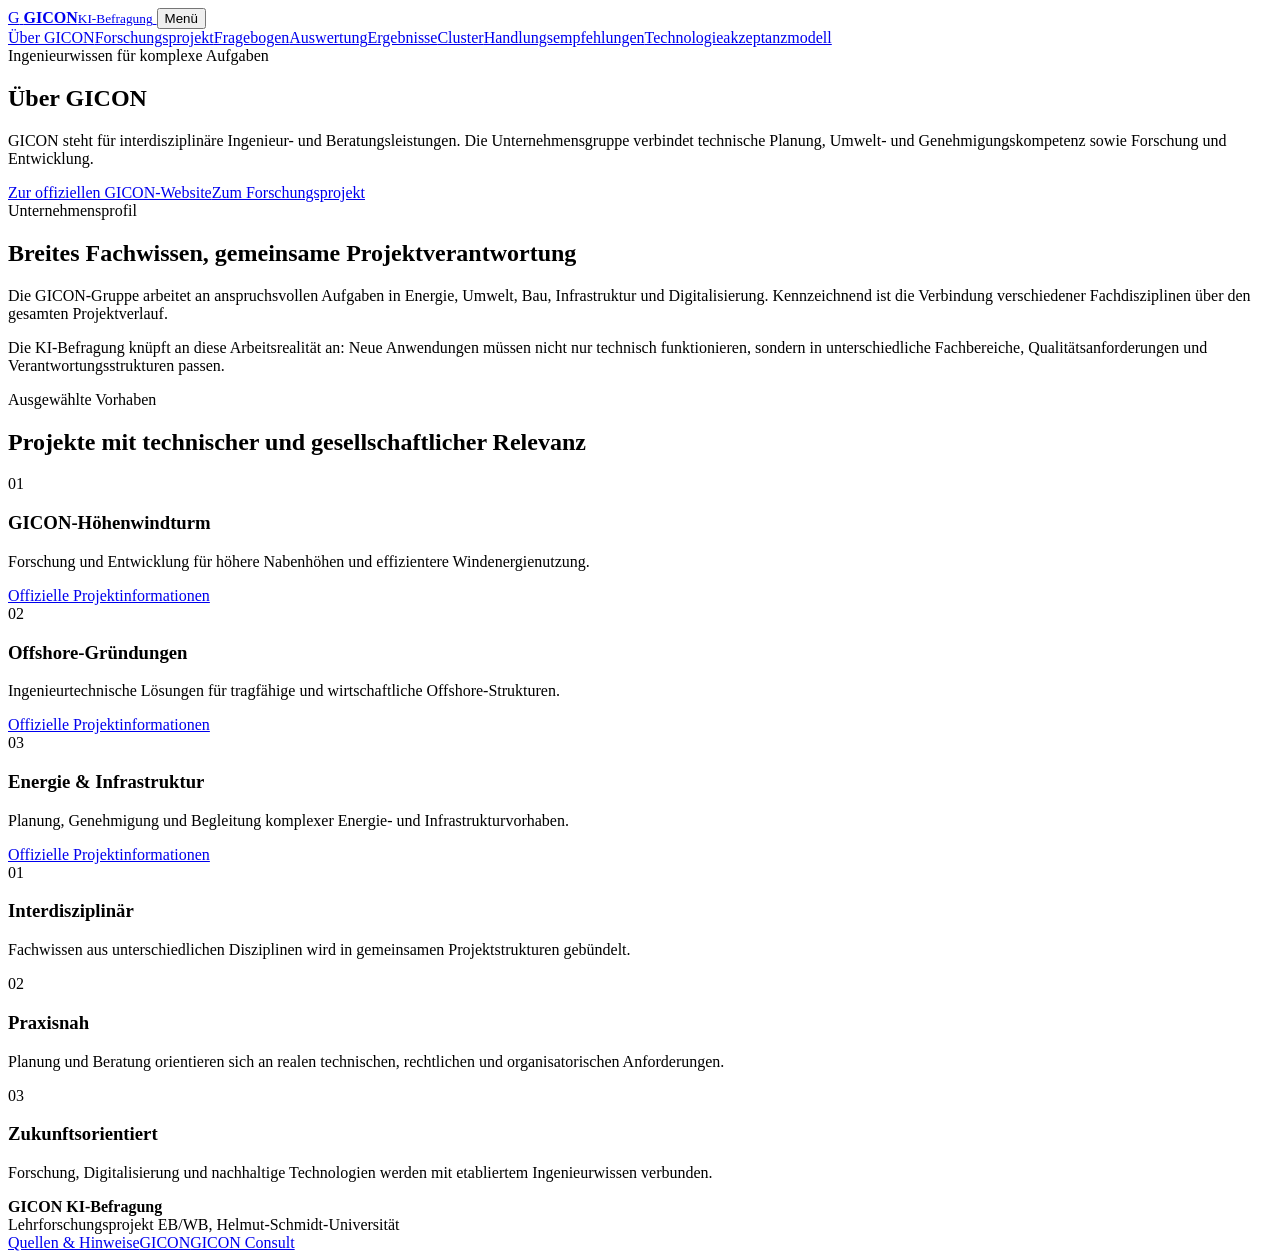
==== index.html @ 458d90bb "Add files via upload" ====
<!doctype html>
<html lang="de">
<head>
  <meta charset="utf-8">
  <meta name="viewport" content="width=device-width, initial-scale=1">
  <meta name="description" content="Ergebnisse der GICON KI-Befragung">
  <title>Über GICON | GICON KI-Befragung</title>
  <link rel="stylesheet" href="assets/style.css">
  <script defer src="assets/app.js"></script>
</head>
<body>
<header class="site-header">
  <a class="brand" href="index.html" aria-label="Startseite">
    <span class="brand-mark">G</span>
    <span><strong>GICON</strong><small>KI-Befragung</small></span>
  </a>
  <button class="menu-button" type="button" aria-expanded="false" aria-controls="main-nav">Menü</button>
  <nav id="main-nav" class="main-nav" aria-label="Hauptnavigation"><a class="nav-link active" href="index.html">Über GICON</a><a class="nav-link " href="forschungsprojekt.html">Forschungsprojekt</a><a class="nav-link " href="fragebogen.html">Fragebogen</a><a class="nav-link " href="auswertung.html">Auswertung</a><a class="nav-link " href="ergebnisse.html">Ergebnisse</a><a class="nav-link " href="cluster.html">Cluster</a><a class="nav-link " href="handlungsempfehlungen.html">Handlungsempfehlungen</a><a class="nav-link " href="tam.html">Technologieakzeptanzmodell</a></nav>
</header>
<main>
<section class="hero hero-about">
  <div class="eyebrow">Ingenieurwissen für komplexe Aufgaben</div>
  <h1>Über GICON</h1>
  <p class="lead">GICON steht für interdisziplinäre Ingenieur- und Beratungsleistungen. Die Unternehmensgruppe verbindet technische Planung, Umwelt- und Genehmigungskompetenz sowie Forschung und Entwicklung.</p>
  <div class="hero-actions"><a class="button primary" href="https://www.gicon.de/">Zur offiziellen GICON-Website</a><a class="button ghost" href="forschungsprojekt.html">Zum Forschungsprojekt</a></div>
</section>
<section class="section split">
  <div><div class="section-kicker">Unternehmensprofil</div><h2>Breites Fachwissen, gemeinsame Projektverantwortung</h2></div>
  <div><p>Die GICON-Gruppe arbeitet an anspruchsvollen Aufgaben in Energie, Umwelt, Bau, Infrastruktur und Digitalisierung. Kennzeichnend ist die Verbindung verschiedener Fachdisziplinen über den gesamten Projektverlauf.</p><p>Die KI-Befragung knüpft an diese Arbeitsrealität an: Neue Anwendungen müssen nicht nur technisch funktionieren, sondern in unterschiedliche Fachbereiche, Qualitätsanforderungen und Verantwortungsstrukturen passen.</p></div>
</section>
<section class="section surface"><div class="section-heading"><div><div class="section-kicker">Ausgewählte Vorhaben</div><h2>Projekte mit technischer und gesellschaftlicher Relevanz</h2></div></div><div class="project-grid"><article class="project-card">
  <div class="project-visual" aria-hidden="true"><span>01</span></div>
  <div><h3>GICON-Höhenwindturm</h3><p>Forschung und Entwicklung für höhere Nabenhöhen und effizientere Windenergienutzung.</p><a href="https://www.gicon.de/">Offizielle Projektinformationen</a></div>
</article><article class="project-card">
  <div class="project-visual" aria-hidden="true"><span>02</span></div>
  <div><h3>Offshore-Gründungen</h3><p>Ingenieurtechnische Lösungen für tragfähige und wirtschaftliche Offshore-Strukturen.</p><a href="https://www.gicon.de/">Offizielle Projektinformationen</a></div>
</article><article class="project-card">
  <div class="project-visual" aria-hidden="true"><span>03</span></div>
  <div><h3>Energie &amp; Infrastruktur</h3><p>Planung, Genehmigung und Begleitung komplexer Energie- und Infrastrukturvorhaben.</p><a href="https://gicon-consult.de/">Offizielle Projektinformationen</a></div>
</article></div></section>
<section class="section principle-grid">
  <article><span>01</span><h3>Interdisziplinär</h3><p>Fachwissen aus unterschiedlichen Disziplinen wird in gemeinsamen Projektstrukturen gebündelt.</p></article>
  <article><span>02</span><h3>Praxisnah</h3><p>Planung und Beratung orientieren sich an realen technischen, rechtlichen und organisatorischen Anforderungen.</p></article>
  <article><span>03</span><h3>Zukunftsorientiert</h3><p>Forschung, Digitalisierung und nachhaltige Technologien werden mit etabliertem Ingenieurwissen verbunden.</p></article>
</section></main>
<footer class="site-footer">
  <div><strong>GICON KI-Befragung</strong><br><span>Lehrforschungsprojekt EB/WB, Helmut-Schmidt-Universität</span></div>
  <div class="footer-links"><a href="quellen.html">Quellen &amp; Hinweise</a><a href="https://www.gicon.de/">GICON</a><a href="https://gicon-consult.de/">GICON Consult</a></div>
</footer>
</body>
</html>
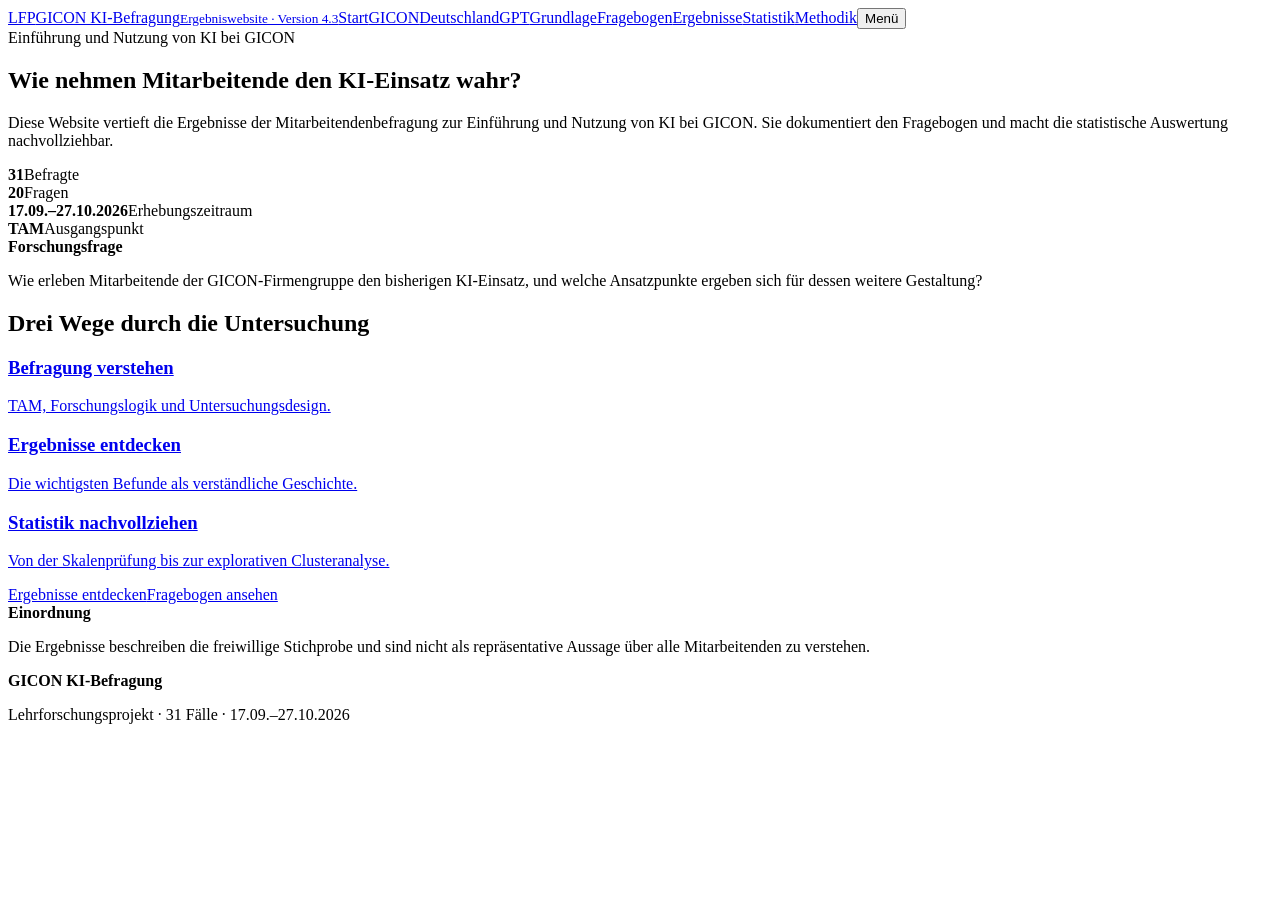
==== commit 7c1ea61b: "Add files via upload" ====
--- a/index.html
+++ b/index.html
@@ -2,50 +2,17 @@
 <html lang="de">
 <head>
   <meta charset="utf-8">
-  <meta name="viewport" content="width=device-width, initial-scale=1">
-  <meta name="description" content="Ergebnisse der GICON KI-Befragung">
-  <title>Über GICON | GICON KI-Befragung</title>
-  <link rel="stylesheet" href="assets/style.css">
-  <script defer src="assets/app.js"></script>
+  <meta name="viewport" content="width=device-width,initial-scale=1">
+  <meta name="robots" content="noindex,nofollow,noarchive,nosnippet,noimageindex">
+  <meta name="googlebot" content="noindex,nofollow,noarchive,nosnippet,noimageindex">
+  <meta name="bingbot" content="noindex,nofollow,noarchive,nosnippet,noimageindex">
+  <title>Start · GICON KI-Befragung</title>
+  <link rel="stylesheet" href="assets/css/style.css?v=5.2">
 </head>
 <body>
-<header class="site-header">
-  <a class="brand" href="index.html" aria-label="Startseite">
-    <span class="brand-mark">G</span>
-    <span><strong>GICON</strong><small>KI-Befragung</small></span>
-  </a>
-  <button class="menu-button" type="button" aria-expanded="false" aria-controls="main-nav">Menü</button>
-  <nav id="main-nav" class="main-nav" aria-label="Hauptnavigation"><a class="nav-link active" href="index.html">Über GICON</a><a class="nav-link " href="forschungsprojekt.html">Forschungsprojekt</a><a class="nav-link " href="fragebogen.html">Fragebogen</a><a class="nav-link " href="auswertung.html">Auswertung</a><a class="nav-link " href="ergebnisse.html">Ergebnisse</a><a class="nav-link " href="cluster.html">Cluster</a><a class="nav-link " href="handlungsempfehlungen.html">Handlungsempfehlungen</a><a class="nav-link " href="tam.html">Technologieakzeptanzmodell</a></nav>
-</header>
-<main>
-<section class="hero hero-about">
-  <div class="eyebrow">Ingenieurwissen für komplexe Aufgaben</div>
-  <h1>Über GICON</h1>
-  <p class="lead">GICON steht für interdisziplinäre Ingenieur- und Beratungsleistungen. Die Unternehmensgruppe verbindet technische Planung, Umwelt- und Genehmigungskompetenz sowie Forschung und Entwicklung.</p>
-  <div class="hero-actions"><a class="button primary" href="https://www.gicon.de/">Zur offiziellen GICON-Website</a><a class="button ghost" href="forschungsprojekt.html">Zum Forschungsprojekt</a></div>
-</section>
-<section class="section split">
-  <div><div class="section-kicker">Unternehmensprofil</div><h2>Breites Fachwissen, gemeinsame Projektverantwortung</h2></div>
-  <div><p>Die GICON-Gruppe arbeitet an anspruchsvollen Aufgaben in Energie, Umwelt, Bau, Infrastruktur und Digitalisierung. Kennzeichnend ist die Verbindung verschiedener Fachdisziplinen über den gesamten Projektverlauf.</p><p>Die KI-Befragung knüpft an diese Arbeitsrealität an: Neue Anwendungen müssen nicht nur technisch funktionieren, sondern in unterschiedliche Fachbereiche, Qualitätsanforderungen und Verantwortungsstrukturen passen.</p></div>
-</section>
-<section class="section surface"><div class="section-heading"><div><div class="section-kicker">Ausgewählte Vorhaben</div><h2>Projekte mit technischer und gesellschaftlicher Relevanz</h2></div></div><div class="project-grid"><article class="project-card">
-  <div class="project-visual" aria-hidden="true"><span>01</span></div>
-  <div><h3>GICON-Höhenwindturm</h3><p>Forschung und Entwicklung für höhere Nabenhöhen und effizientere Windenergienutzung.</p><a href="https://www.gicon.de/">Offizielle Projektinformationen</a></div>
-</article><article class="project-card">
-  <div class="project-visual" aria-hidden="true"><span>02</span></div>
-  <div><h3>Offshore-Gründungen</h3><p>Ingenieurtechnische Lösungen für tragfähige und wirtschaftliche Offshore-Strukturen.</p><a href="https://www.gicon.de/">Offizielle Projektinformationen</a></div>
-</article><article class="project-card">
-  <div class="project-visual" aria-hidden="true"><span>03</span></div>
-  <div><h3>Energie &amp; Infrastruktur</h3><p>Planung, Genehmigung und Begleitung komplexer Energie- und Infrastrukturvorhaben.</p><a href="https://gicon-consult.de/">Offizielle Projektinformationen</a></div>
-</article></div></section>
-<section class="section principle-grid">
-  <article><span>01</span><h3>Interdisziplinär</h3><p>Fachwissen aus unterschiedlichen Disziplinen wird in gemeinsamen Projektstrukturen gebündelt.</p></article>
-  <article><span>02</span><h3>Praxisnah</h3><p>Planung und Beratung orientieren sich an realen technischen, rechtlichen und organisatorischen Anforderungen.</p></article>
-  <article><span>03</span><h3>Zukunftsorientiert</h3><p>Forschung, Digitalisierung und nachhaltige Technologien werden mit etabliertem Ingenieurwissen verbunden.</p></article>
-</section></main>
-<footer class="site-footer">
-  <div><strong>GICON KI-Befragung</strong><br><span>Lehrforschungsprojekt EB/WB, Helmut-Schmidt-Universität</span></div>
-  <div class="footer-links"><a href="quellen.html">Quellen &amp; Hinweise</a><a href="https://www.gicon.de/">GICON</a><a href="https://gicon-consult.de/">GICON Consult</a></div>
-</footer>
+<header><nav class="nav" id="nav"><a class="brand" href="index.html"><span class="mark">LFP</span><span>GICON KI-Befragung<small>Ergebniswebsite · Version 5.2</small></span></a><a href="index.html" aria-current="page">Start</a><a href="gicon.html">GICON</a><a href="deutschlandgpt.html">DeutschlandGPT</a><a href="grundlage.html">Grundlage</a><a href="fragebogen.html">Fragebogen</a><a href="ergebnisse.html">Ergebnisse</a><a href="statistik.html">Statistik</a><a href="methodik.html">Methodik</a><button class="menu" id="menu" type="button" aria-label="Menü öffnen">Menü</button></nav></header>
+<main><section class="hero"><div class="wrap"><div class="eyebrow">Einführung und Nutzung von KI bei GICON</div><h1>Wie nehmen Mitarbeitende den KI-Einsatz wahr?</h1><p class="lead">Diese Website vertieft die Ergebnisse der Mitarbeitendenbefragung zur Einführung und Nutzung von KI bei GICON. Sie dokumentiert den Fragebogen und macht die statistische Auswertung nachvollziehbar.</p></div></section><section class="section"><div class="wrap"><div class="facts"><div><strong>31</strong>Befragte</div><div><strong>20</strong>Fragen</div><div><strong>17.09.–27.10.2026</strong>Erhebungszeitraum</div><div><strong>TAM</strong>Ausgangspunkt</div></div><div class="research-question"><strong>Forschungsfrage</strong><p>Wie erleben Mitarbeitende der GICON-Firmengruppe den bisherigen KI-Einsatz, und welche Ansatzpunkte ergeben sich für dessen weitere Gestaltung?</p></div><h2>Drei Wege durch die Untersuchung</h2><div class="cards"><a class="card" href="grundlage.html"><h3>Befragung verstehen</h3><p>TAM, Forschungslogik und Untersuchungsdesign.</p></a><a class="card" href="ergebnisse.html"><h3>Ergebnisse entdecken</h3><p>Die wichtigsten Befunde als verständliche Geschichte.</p></a><a class="card" href="statistik.html"><h3>Statistik nachvollziehen</h3><p>Von der Skalenprüfung bis zur explorativen Clusteranalyse.</p></a></div><div class="actions"><a class="btn primary" href="ergebnisse.html">Ergebnisse entdecken</a><a class="btn primary" href="fragebogen.html">Fragebogen ansehen</a></div><div class="note"><strong>Einordnung</strong><p>Die Ergebnisse beschreiben die freiwillige Stichprobe und sind nicht als repräsentative Aussage über alle Mitarbeitenden zu verstehen.</p></div></div></section></main>
+<footer><div class="wrap"><strong>GICON KI-Befragung</strong><p>Lehrforschungsprojekt · 31 Fälle · 17.09.–27.10.2026</p></div></footer>
+<script src="assets/js/app.js?v=5.2" defer></script>
 </body>
 </html>
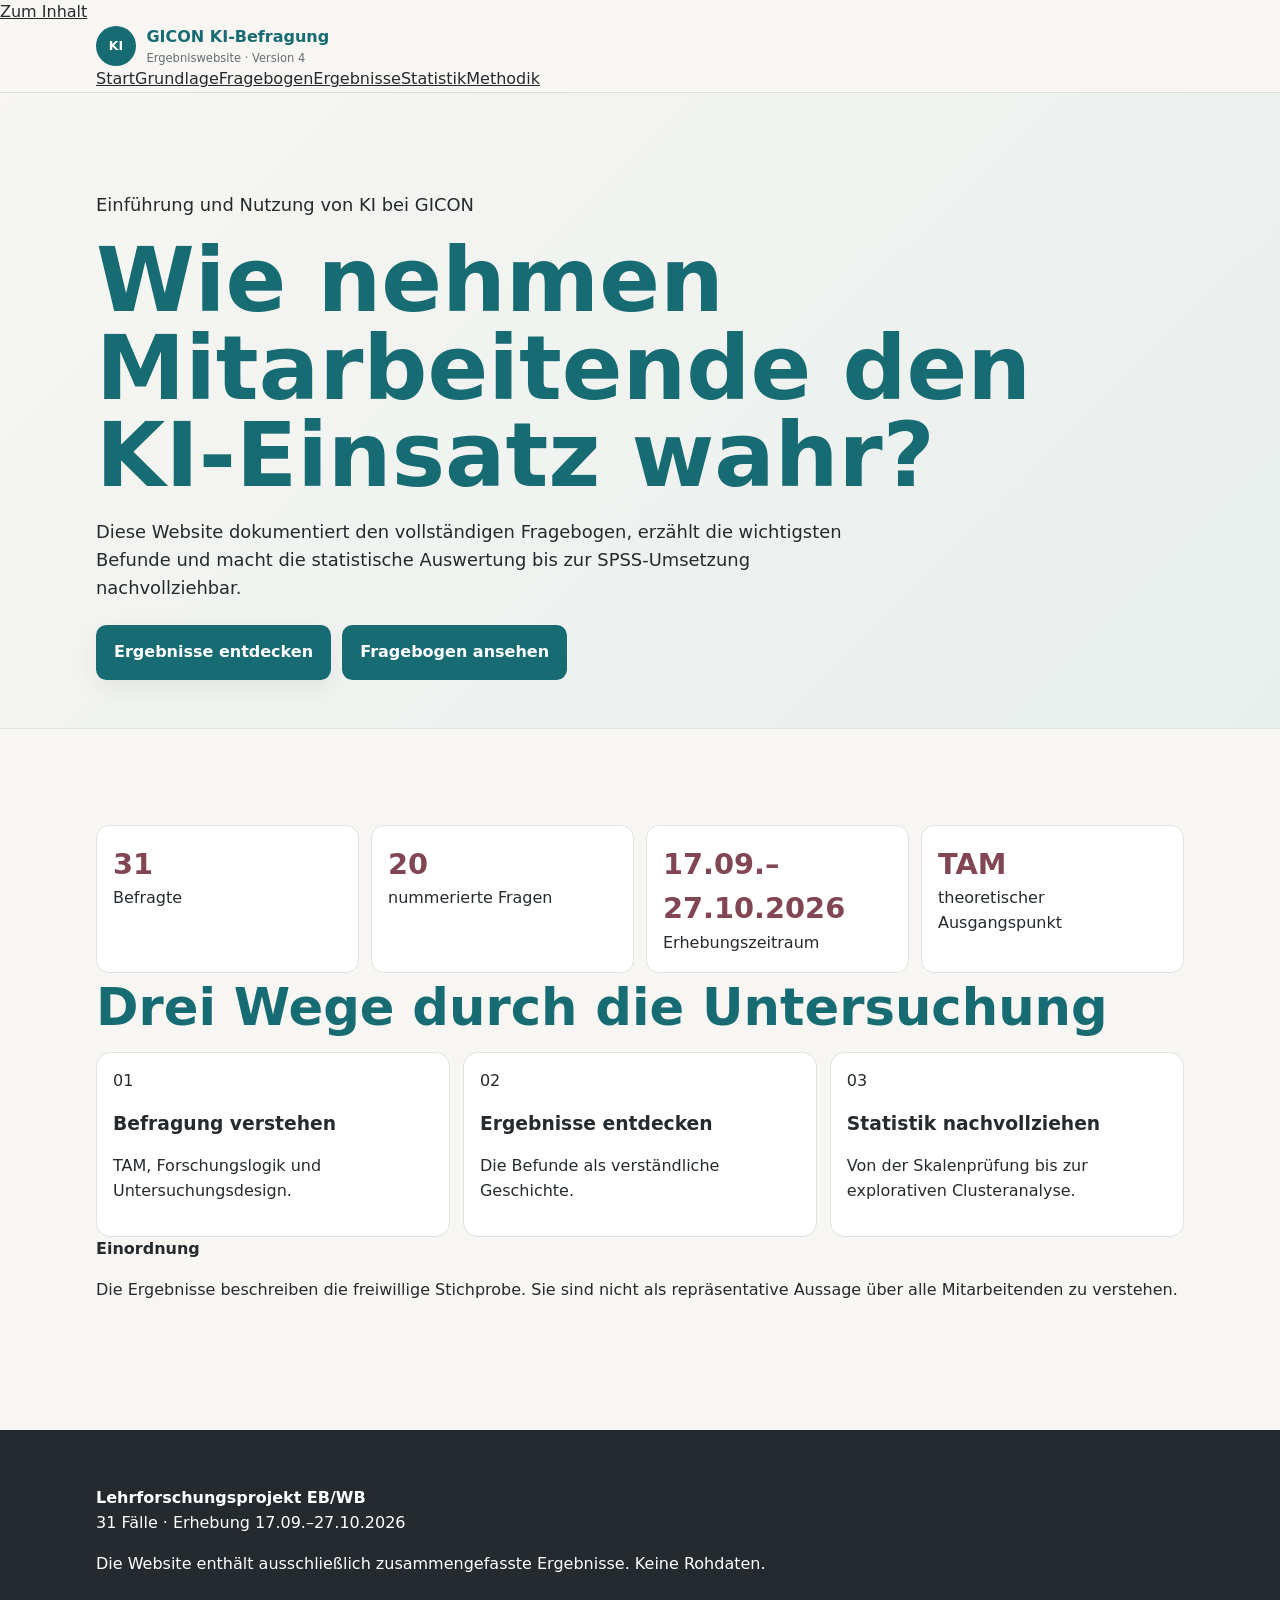
==== commit 878fb5f4: "Add files via upload" ====
--- a/index.html
+++ b/index.html
@@ -1,18 +1 @@
-<!doctype html>
-<html lang="de">
-<head>
-  <meta charset="utf-8">
-  <meta name="viewport" content="width=device-width,initial-scale=1">
-  <meta name="robots" content="noindex,nofollow,noarchive,nosnippet,noimageindex">
-  <meta name="googlebot" content="noindex,nofollow,noarchive,nosnippet,noimageindex">
-  <meta name="bingbot" content="noindex,nofollow,noarchive,nosnippet,noimageindex">
-  <title>Start · GICON KI-Befragung</title>
-  <link rel="stylesheet" href="assets/css/style.css?v=5.2">
-</head>
-<body>
-<header><nav class="nav" id="nav"><a class="brand" href="index.html"><span class="mark">LFP</span><span>GICON KI-Befragung<small>Ergebniswebsite · Version 5.2</small></span></a><a href="index.html" aria-current="page">Start</a><a href="gicon.html">GICON</a><a href="deutschlandgpt.html">DeutschlandGPT</a><a href="grundlage.html">Grundlage</a><a href="fragebogen.html">Fragebogen</a><a href="ergebnisse.html">Ergebnisse</a><a href="statistik.html">Statistik</a><a href="methodik.html">Methodik</a><button class="menu" id="menu" type="button" aria-label="Menü öffnen">Menü</button></nav></header>
-<main><section class="hero"><div class="wrap"><div class="eyebrow">Einführung und Nutzung von KI bei GICON</div><h1>Wie nehmen Mitarbeitende den KI-Einsatz wahr?</h1><p class="lead">Diese Website vertieft die Ergebnisse der Mitarbeitendenbefragung zur Einführung und Nutzung von KI bei GICON. Sie dokumentiert den Fragebogen und macht die statistische Auswertung nachvollziehbar.</p></div></section><section class="section"><div class="wrap"><div class="facts"><div><strong>31</strong>Befragte</div><div><strong>20</strong>Fragen</div><div><strong>17.09.–27.10.2026</strong>Erhebungszeitraum</div><div><strong>TAM</strong>Ausgangspunkt</div></div><div class="research-question"><strong>Forschungsfrage</strong><p>Wie erleben Mitarbeitende der GICON-Firmengruppe den bisherigen KI-Einsatz, und welche Ansatzpunkte ergeben sich für dessen weitere Gestaltung?</p></div><h2>Drei Wege durch die Untersuchung</h2><div class="cards"><a class="card" href="grundlage.html"><h3>Befragung verstehen</h3><p>TAM, Forschungslogik und Untersuchungsdesign.</p></a><a class="card" href="ergebnisse.html"><h3>Ergebnisse entdecken</h3><p>Die wichtigsten Befunde als verständliche Geschichte.</p></a><a class="card" href="statistik.html"><h3>Statistik nachvollziehen</h3><p>Von der Skalenprüfung bis zur explorativen Clusteranalyse.</p></a></div><div class="actions"><a class="btn primary" href="ergebnisse.html">Ergebnisse entdecken</a><a class="btn primary" href="fragebogen.html">Fragebogen ansehen</a></div><div class="note"><strong>Einordnung</strong><p>Die Ergebnisse beschreiben die freiwillige Stichprobe und sind nicht als repräsentative Aussage über alle Mitarbeitenden zu verstehen.</p></div></div></section></main>
-<footer><div class="wrap"><strong>GICON KI-Befragung</strong><p>Lehrforschungsprojekt · 31 Fälle · 17.09.–27.10.2026</p></div></footer>
-<script src="assets/js/app.js?v=5.2" defer></script>
-</body>
-</html>+<!doctype html><html lang="de"><head><meta charset="utf-8"><meta name="viewport" content="width=device-width,initial-scale=1"><meta name="robots" content="noindex,nofollow,noarchive,nosnippet,noimageindex"><meta name="googlebot" content="noindex,nofollow,noarchive,nosnippet,noimageindex"><meta name="bingbot" content="noindex,nofollow,noarchive,nosnippet,noimageindex"><meta name="referrer" content="no-referrer"><title>Start · GICON KI-Befragung</title><link rel="stylesheet" href="assets/css/style.css"></head><body><a class="skip" href="#main">Zum Inhalt</a><header><div class="top wrap"><a class="brand" href="index.html"><span class="mark">KI</span><span>GICON KI-Befragung<small>Ergebniswebsite · Version 4</small></span></a><button class="menu" type="button" aria-expanded="false" aria-controls="nav">Menü</button><nav id="nav"><a href="index.html" aria-current="page">Start</a><a href="grundlage.html">Grundlage</a><a href="fragebogen.html">Fragebogen</a><a href="ergebnisse.html">Ergebnisse</a><a href="statistik.html">Statistik</a><a href="methodik.html">Methodik</a></nav></div></header><main id="main"><section class="hero"><div class="wrap"><p class="kicker">Einführung und Nutzung von KI bei GICON</p><h1>Wie nehmen Mitarbeitende den KI-Einsatz wahr?</h1><p class="lede">Diese Website dokumentiert den vollständigen Fragebogen, erzählt die wichtigsten Befunde und macht die statistische Auswertung bis zur SPSS-Umsetzung nachvollziehbar.</p><div class="actions"><a class="btn primary" href="ergebnisse.html">Ergebnisse entdecken</a><a class="btn" href="fragebogen.html">Fragebogen ansehen</a></div></div></section><section class="section"><div class="wrap"><div class="facts"><div><strong>31</strong><span>Befragte</span></div><div><strong>20</strong><span>nummerierte Fragen</span></div><div><strong>17.09.–27.10.2026</strong><span>Erhebungszeitraum</span></div><div><strong>TAM</strong><span>theoretischer Ausgangspunkt</span></div></div><h2>Drei Wege durch die Untersuchung</h2><div class="cards three"><a class="card linkcard" href="grundlage.html"><span>01</span><h3>Befragung verstehen</h3><p>TAM, Forschungslogik und Untersuchungsdesign.</p></a><a class="card linkcard" href="ergebnisse.html"><span>02</span><h3>Ergebnisse entdecken</h3><p>Die Befunde als verständliche Geschichte.</p></a><a class="card linkcard" href="statistik.html"><span>03</span><h3>Statistik nachvollziehen</h3><p>Von der Skalenprüfung bis zur explorativen Clusteranalyse.</p></a></div><div class="notice"><strong>Einordnung</strong><p>Die Ergebnisse beschreiben die freiwillige Stichprobe. Sie sind nicht als repräsentative Aussage über alle Mitarbeitenden zu verstehen.</p></div></div></section></main><footer><div class="wrap foot"><p><strong>Lehrforschungsprojekt EB/WB</strong><br>31 Fälle · Erhebung 17.09.–27.10.2026</p><p>Die Website enthält ausschließlich zusammengefasste Ergebnisse. Keine Rohdaten.</p></div></footer><script src="assets/js/app.js" defer></script></body></html>
--- a/assets/css/style.css
+++ b/assets/css/style.css
@@ -0,0 +1 @@
+ :root{--warm:#F7F6F2;--ink:#242A2D;--petrol:#176B73;--pale:#E8EFED;--wine:#824653;--slate:#647C9B;--petrol2:#68A2A6;--wine2:#B98591;--slate2:#A6B6CB;--line:#dce3e0;--shadow:0 8px 24px rgba(36,42,45,.07)}*{box-sizing:border-box}html{scroll-behavior:smooth}body{margin:0;background:var(--warm);color:var(--ink);font-family:system-ui,-apple-system,Segoe UI,Arial,sans-serif;line-height:1.55}a{color:inherit}header{position:sticky;top:0;z-index:20;background:rgba(247,246,242,.96);border-bottom:1px solid #d9dedb}.nav{max-width:1120px;margin:auto;padding:.8rem 1rem;display:flex;align-items:center;gap:1rem}.brand{font-weight:800;color:var(--petrol);text-decoration:none;margin-right:auto;display:flex;align-items:center;gap:.65rem}.brand small{display:block;font-weight:500;color:#667176;font-size:.72rem}.mark{display:grid;place-items:center;width:40px;height:40px;border-radius:50%;background:var(--petrol);color:white;font-size:.78rem}.nav a:not(.brand){text-decoration:none;font-size:.88rem}.menu{display:none;border:0;background:var(--petrol);color:white;padding:.55rem .75rem;border-radius:.5rem}main{overflow:hidden}.wrap{max-width:1120px;margin:auto;padding:0 1rem}.narrow{max-width:850px}.hero{padding:5rem 0 3rem;background:linear-gradient(135deg,var(--warm),var(--pale))}.eyebrow{ text-transform:uppercase;letter-spacing:.12em;font-size:.76rem;font-weight:800;color:var(--slate)}h1{font-size:clamp(2.4rem,8vw,5.6rem);line-height:.98;margin:.5rem 0 1rem;color:var(--petrol);max-width:950px}h2{font-size:clamp(1.8rem,5vw,3.2rem);line-height:1.1;color:var(--petrol);margin:.4rem 0 1rem}h3{line-height:1.25}.hero p,.lead{font-size:1.12rem;max-width:780px}.buttons,.actions{display:flex;gap:.7rem;flex-wrap:wrap;margin-top:1.5rem}.btn{display:inline-block;padding:.8rem 1rem;border-radius:.65rem;text-decoration:none;font-weight:750;background:var(--petrol);color:white;border:2px solid var(--petrol)}.btn.primary{background:white;color:var(--petrol);border-color:white;box-shadow:var(--shadow)}.btn.alt{background:transparent;color:var(--petrol);border:2px solid var(--petrol)}.hero .btn.primary{background:var(--petrol);color:white;border-color:var(--petrol)}.facts{display:grid;grid-template-columns:repeat(4,1fr);gap:.75rem;margin-top:2rem}.fact,.facts>div{background:white;padding:1rem;border-radius:.8rem;border:1px solid var(--line)}.fact b,.facts strong{display:block;font-size:1.8rem;color:var(--wine)}.section{padding:4rem 0;border-top:1px solid #dfe3e1}.topics,.cards{display:grid;grid-template-columns:repeat(3,1fr);gap:.8rem}.topic,.card{background:white;border:1px solid var(--line);border-radius:.9rem;padding:1rem;text-decoration:none}.tam{display:grid;grid-template-columns:repeat(4,1fr);gap:.7rem;align-items:center;margin:1.5rem 0}.tam div,.node{padding:1rem;background:white;border:1px solid var(--line);border-radius:.8rem;text-align:center;font-weight:750}.tam .arrow,.arrow{background:none;border:0;color:var(--wine);font-size:1.5rem}.results{display:grid;grid-template-columns:repeat(2,minmax(0,1fr));gap:1rem;margin-top:1.5rem}.result-card{background:white;border:1px solid var(--line);border-radius:1rem;padding:1rem;min-width:0}.result-card h3{font-size:1rem;margin:.1rem 0 .8rem}.note{background:var(--pale);border-left:5px solid var(--slate);padding:1rem;margin-top:1rem;border-radius:.5rem}.warning{background:#f5e8eb;border-left:5px solid var(--wine);padding:1rem;margin-top:1rem;border-radius:.5rem}details.answer,details.detail,details.block{background:var(--pale);padding:.75rem 1rem;border-radius:.7rem;margin:.8rem 0}summary{font-weight:750;cursor:pointer;color:var(--slate)}.stats-grid{display:grid;grid-template-columns:repeat(3,1fr);gap:1rem}.statbox{background:white;border-radius:.9rem;padding:1rem;border-top:5px solid var(--slate)}.statbox b{font-size:1.4rem;color:var(--wine)}.tablewrap{overflow-x:auto;margin:1rem 0}.data,table{width:100%;border-collapse:collapse;background:white;font-size:.88rem}.data th,.data td,table th,table td{padding:.65rem;border:1px solid var(--line);text-align:left}.data thead th,table thead th{background:var(--petrol);color:white}.data td.sig{background:#dceceb;font-weight:800;color:var(--petrol)}.chapter{display:grid;grid-template-columns:50px 1fr;gap:1.2rem;padding:2.5rem 0;border-top:1px solid var(--line)}.chapter>span{color:var(--petrol);font-weight:900;font-size:1.4rem}.bars{display:grid;gap:1rem}.bar-head{display:flex;justify-content:space-between;gap:1rem}.track{height:12px;background:var(--pale);border-radius:8px;overflow:hidden}.track span{display:block;height:100%;background:var(--petrol)}.meta,.caption{color:#667176;font-size:.82rem}.profiles{display:grid;grid-template-columns:repeat(3,1fr);gap:1rem}.profiles article{background:white;border:1px solid var(--line);padding:1.2rem;border-radius:.7rem}.process li{padding:.6rem 0}.pills{display:flex;gap:.5rem;flex-wrap:wrap}.pills span{background:var(--pale);color:var(--petrol);border-radius:99px;padding:.4rem .65rem}.question{padding:1rem 0;border-top:1px solid var(--line)}.choice-list{display:grid;gap:.45rem}.choice{display:flex;gap:.7rem;align-items:flex-start;padding:.7rem .8rem;background:#fff;border:1px solid var(--line);border-radius:.5rem}.choice-list.multi .choice{background:var(--pale)}.symbol{font-size:1.2rem;line-height:1;color:var(--petrol);font-weight:900}.multi .symbol{color:var(--slate)}.hint{background:var(--pale);padding:.7rem .8rem;border-left:4px solid var(--slate);border-radius:.3rem}.scale{margin:1rem 0 1.2rem;padding:1rem;background:var(--pale);border-radius:.7rem;border-left:5px solid var(--petrol)}.scale.benefit{border-color:var(--slate)}.scale-grid{display:grid;grid-template-columns:repeat(6,1fr);gap:.4rem;margin-top:.65rem}.scale-grid div{background:#fff;border:1px solid var(--line);border-radius:.45rem;padding:.55rem;text-align:center}.scale-grid strong{display:block;color:var(--petrol)}.scale-grid span{display:block;font-size:.72rem;color:#626c70}.item-list{list-style:none;padding:0;display:grid;gap:.5rem;counter-reset:item}.item-list li{counter-increment:item;background:white;border:1px solid var(--line);border-radius:.5rem;padding:.75rem .8rem .75rem 3rem;position:relative}.item-list li:before{content:counter(item,decimal-leading-zero);position:absolute;left:.8rem;color:var(--petrol);font-weight:900}.open-answer{padding:1rem;border:1px dashed var(--wine);color:var(--wine);background:#f7edef;border-radius:.5rem}.frequency-box{margin:.65rem 0;border:1px solid var(--line);border-radius:.65rem;background:white}.frequency-box summary{padding:.65rem .8rem}.frequency-box div{padding:.2rem}.frequency-box .tablewrap{margin:.4rem}.freq-note{padding:.55rem .75rem;color:#667176;font-size:.78rem}.research-question{background:white;border-left:5px solid var(--wine);padding:1rem;margin:1rem 0;border-radius:.5rem}.context-grid{display:grid;grid-template-columns:repeat(2,1fr);gap:1rem}.context-card{background:white;border:1px solid var(--line);border-radius:.9rem;padding:1.2rem}.source-note{font-size:.82rem;color:#667176}.steps{display:flex;gap:.5rem;list-style:none;padding:.8rem 0;overflow:auto;position:sticky;top:70px;background:var(--warm);z-index:9}.steps a{white-space:nowrap;background:#fff;border:1px solid var(--line);padding:.45rem .7rem;border-radius:99px;text-decoration:none}.analysis{scroll-margin-top:140px;padding:3rem 0;border-bottom:1px solid var(--line)}pre{white-space:pre-wrap;background:#172125;color:#e9f4f2;padding:1rem;border-radius:.5rem;overflow:auto}blockquote{margin:.8rem 0;padding:.8rem;border-left:4px solid var(--wine);background:var(--pale)}footer{background:var(--ink);color:white;padding:2.5rem 0;margin-top:3rem}footer a{color:white}@media(max-width:900px){.nav{flex-wrap:wrap}.nav a:not(.brand){display:none}.menu{display:block}.nav.open a:not(.brand){display:block;width:100%;padding:.4rem 0}.facts{grid-template-columns:repeat(2,1fr)}.topics,.cards,.results,.stats-grid,.profiles,.context-grid{grid-template-columns:1fr}.tam{grid-template-columns:1fr}.tam .arrow{transform:rotate(90deg)}.scale-grid{grid-template-columns:repeat(2,1fr)}}@media(max-width:480px){.wrap{padding:0 .65rem}.facts{grid-template-columns:1fr}.hero{padding-top:3.5rem}.brand small{display:none}}
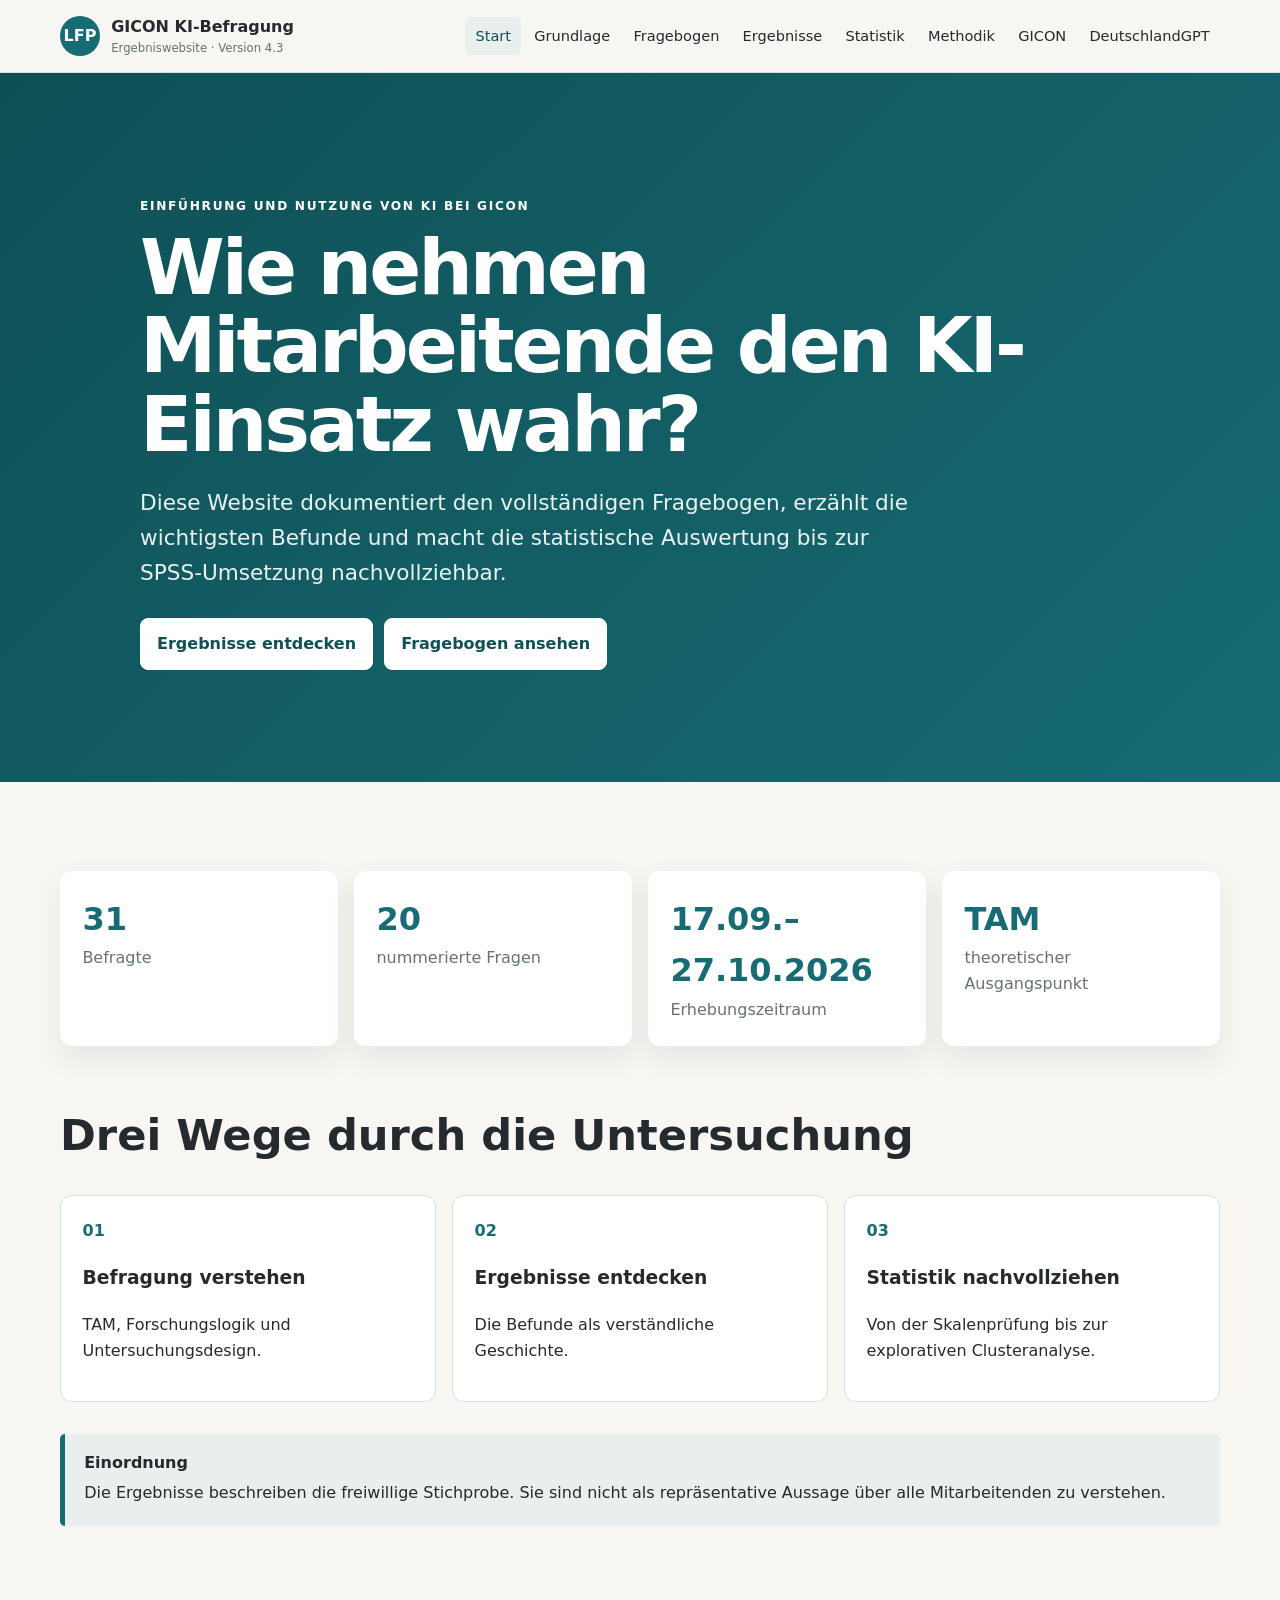
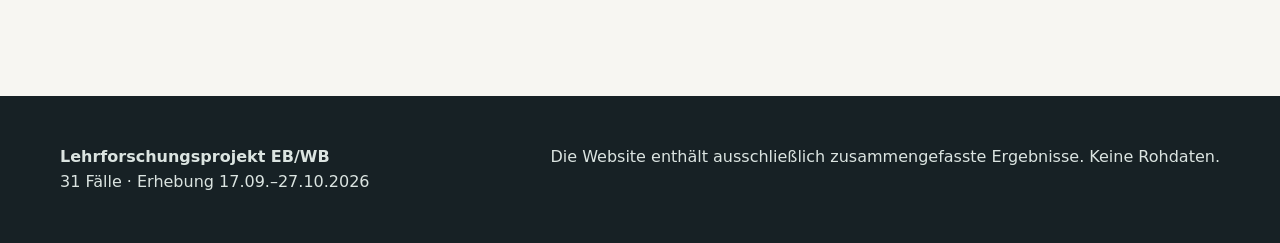
==== commit e3bb7e6b: "Add files via upload" ====
--- a/index.html
+++ b/index.html
@@ -1 +1,4 @@
-<!doctype html><html lang="de"><head><meta charset="utf-8"><meta name="viewport" content="width=device-width,initial-scale=1"><meta name="robots" content="noindex,nofollow,noarchive,nosnippet,noimageindex"><meta name="googlebot" content="noindex,nofollow,noarchive,nosnippet,noimageindex"><meta name="bingbot" content="noindex,nofollow,noarchive,nosnippet,noimageindex"><meta name="referrer" content="no-referrer"><title>Start · GICON KI-Befragung</title><link rel="stylesheet" href="assets/css/style.css"></head><body><a class="skip" href="#main">Zum Inhalt</a><header><div class="top wrap"><a class="brand" href="index.html"><span class="mark">KI</span><span>GICON KI-Befragung<small>Ergebniswebsite · Version 4</small></span></a><button class="menu" type="button" aria-expanded="false" aria-controls="nav">Menü</button><nav id="nav"><a href="index.html" aria-current="page">Start</a><a href="grundlage.html">Grundlage</a><a href="fragebogen.html">Fragebogen</a><a href="ergebnisse.html">Ergebnisse</a><a href="statistik.html">Statistik</a><a href="methodik.html">Methodik</a></nav></div></header><main id="main"><section class="hero"><div class="wrap"><p class="kicker">Einführung und Nutzung von KI bei GICON</p><h1>Wie nehmen Mitarbeitende den KI-Einsatz wahr?</h1><p class="lede">Diese Website dokumentiert den vollständigen Fragebogen, erzählt die wichtigsten Befunde und macht die statistische Auswertung bis zur SPSS-Umsetzung nachvollziehbar.</p><div class="actions"><a class="btn primary" href="ergebnisse.html">Ergebnisse entdecken</a><a class="btn" href="fragebogen.html">Fragebogen ansehen</a></div></div></section><section class="section"><div class="wrap"><div class="facts"><div><strong>31</strong><span>Befragte</span></div><div><strong>20</strong><span>nummerierte Fragen</span></div><div><strong>17.09.–27.10.2026</strong><span>Erhebungszeitraum</span></div><div><strong>TAM</strong><span>theoretischer Ausgangspunkt</span></div></div><h2>Drei Wege durch die Untersuchung</h2><div class="cards three"><a class="card linkcard" href="grundlage.html"><span>01</span><h3>Befragung verstehen</h3><p>TAM, Forschungslogik und Untersuchungsdesign.</p></a><a class="card linkcard" href="ergebnisse.html"><span>02</span><h3>Ergebnisse entdecken</h3><p>Die Befunde als verständliche Geschichte.</p></a><a class="card linkcard" href="statistik.html"><span>03</span><h3>Statistik nachvollziehen</h3><p>Von der Skalenprüfung bis zur explorativen Clusteranalyse.</p></a></div><div class="notice"><strong>Einordnung</strong><p>Die Ergebnisse beschreiben die freiwillige Stichprobe. Sie sind nicht als repräsentative Aussage über alle Mitarbeitenden zu verstehen.</p></div></div></section></main><footer><div class="wrap foot"><p><strong>Lehrforschungsprojekt EB/WB</strong><br>31 Fälle · Erhebung 17.09.–27.10.2026</p><p>Die Website enthält ausschließlich zusammengefasste Ergebnisse. Keine Rohdaten.</p></div></footer><script src="assets/js/app.js" defer></script></body></html>+<!doctype html><html lang="de"><head><meta charset="utf-8"><meta name="viewport" content="width=device-width,initial-scale=1"><meta name="robots" content="noindex,nofollow,noarchive,nosnippet,noimageindex"><meta name="googlebot" content="noindex,nofollow,noarchive,nosnippet,noimageindex"><meta name="bingbot" content="noindex,nofollow,noarchive,nosnippet,noimageindex"><meta name="referrer" content="no-referrer"><title>Start · GICON KI-Befragung</title><link rel="stylesheet" href="assets/css/style.css"></head><body><a class="skip" href="#main">Zum Inhalt</a><header><div class="top wrap"><a class="brand" href="index.html"><span class="mark">KI</span><span>GICON KI-Befragung<small>Ergebniswebsite · Version 4</small></span></a><button class="menu" type="button" aria-expanded="false" aria-controls="nav">Menü</button><nav id="nav"><a href="index.html" aria-current="page">Start</a><a href="grundlage.html">Grundlage</a><a href="fragebogen.html">Fragebogen</a><a href="ergebnisse.html">Ergebnisse</a><a href="statistik.html">Statistik</a><a href="methodik.html">Methodik</a>
+      <a href="gicon.html">GICON</a>
+      <a href="deutschlandgpt.html">DeutschlandGPT</a>
+    </nav></div></header><main id="main"><section class="hero"><div class="wrap"><p class="kicker">Einführung und Nutzung von KI bei GICON</p><h1>Wie nehmen Mitarbeitende den KI-Einsatz wahr?</h1><p class="lede">Diese Website dokumentiert den vollständigen Fragebogen, erzählt die wichtigsten Befunde und macht die statistische Auswertung bis zur SPSS-Umsetzung nachvollziehbar.</p><div class="actions"><a class="btn primary" href="ergebnisse.html">Ergebnisse entdecken</a><a class="btn" href="fragebogen.html">Fragebogen ansehen</a></div></div></section><section class="section"><div class="wrap"><div class="facts"><div><strong>31</strong><span>Befragte</span></div><div><strong>20</strong><span>nummerierte Fragen</span></div><div><strong>17.09.–27.10.2026</strong><span>Erhebungszeitraum</span></div><div><strong>TAM</strong><span>theoretischer Ausgangspunkt</span></div></div><h2>Drei Wege durch die Untersuchung</h2><div class="cards three"><a class="card linkcard" href="grundlage.html"><span>01</span><h3>Befragung verstehen</h3><p>TAM, Forschungslogik und Untersuchungsdesign.</p></a><a class="card linkcard" href="ergebnisse.html"><span>02</span><h3>Ergebnisse entdecken</h3><p>Die Befunde als verständliche Geschichte.</p></a><a class="card linkcard" href="statistik.html"><span>03</span><h3>Statistik nachvollziehen</h3><p>Von der Skalenprüfung bis zur explorativen Clusteranalyse.</p></a></div><div class="notice"><strong>Einordnung</strong><p>Die Ergebnisse beschreiben die freiwillige Stichprobe. Sie sind nicht als repräsentative Aussage über alle Mitarbeitenden zu verstehen.</p></div></div></section></main><footer><div class="wrap foot"><p><strong>Lehrforschungsprojekt EB/WB</strong><br>31 Fälle · Erhebung 17.09.–27.10.2026</p><p>Die Website enthält ausschließlich zusammengefasste Ergebnisse. Keine Rohdaten.</p></div></footer><script src="assets/js/app.js" defer></script></body></html>
--- a/assets/css/style.css
+++ b/assets/css/style.css
@@ -1 +1,4 @@
- :root{--warm:#F7F6F2;--ink:#242A2D;--petrol:#176B73;--pale:#E8EFED;--wine:#824653;--slate:#647C9B;--petrol2:#68A2A6;--wine2:#B98591;--slate2:#A6B6CB;--line:#dce3e0;--shadow:0 8px 24px rgba(36,42,45,.07)}*{box-sizing:border-box}html{scroll-behavior:smooth}body{margin:0;background:var(--warm);color:var(--ink);font-family:system-ui,-apple-system,Segoe UI,Arial,sans-serif;line-height:1.55}a{color:inherit}header{position:sticky;top:0;z-index:20;background:rgba(247,246,242,.96);border-bottom:1px solid #d9dedb}.nav{max-width:1120px;margin:auto;padding:.8rem 1rem;display:flex;align-items:center;gap:1rem}.brand{font-weight:800;color:var(--petrol);text-decoration:none;margin-right:auto;display:flex;align-items:center;gap:.65rem}.brand small{display:block;font-weight:500;color:#667176;font-size:.72rem}.mark{display:grid;place-items:center;width:40px;height:40px;border-radius:50%;background:var(--petrol);color:white;font-size:.78rem}.nav a:not(.brand){text-decoration:none;font-size:.88rem}.menu{display:none;border:0;background:var(--petrol);color:white;padding:.55rem .75rem;border-radius:.5rem}main{overflow:hidden}.wrap{max-width:1120px;margin:auto;padding:0 1rem}.narrow{max-width:850px}.hero{padding:5rem 0 3rem;background:linear-gradient(135deg,var(--warm),var(--pale))}.eyebrow{ text-transform:uppercase;letter-spacing:.12em;font-size:.76rem;font-weight:800;color:var(--slate)}h1{font-size:clamp(2.4rem,8vw,5.6rem);line-height:.98;margin:.5rem 0 1rem;color:var(--petrol);max-width:950px}h2{font-size:clamp(1.8rem,5vw,3.2rem);line-height:1.1;color:var(--petrol);margin:.4rem 0 1rem}h3{line-height:1.25}.hero p,.lead{font-size:1.12rem;max-width:780px}.buttons,.actions{display:flex;gap:.7rem;flex-wrap:wrap;margin-top:1.5rem}.btn{display:inline-block;padding:.8rem 1rem;border-radius:.65rem;text-decoration:none;font-weight:750;background:var(--petrol);color:white;border:2px solid var(--petrol)}.btn.primary{background:white;color:var(--petrol);border-color:white;box-shadow:var(--shadow)}.btn.alt{background:transparent;color:var(--petrol);border:2px solid var(--petrol)}.hero .btn.primary{background:var(--petrol);color:white;border-color:var(--petrol)}.facts{display:grid;grid-template-columns:repeat(4,1fr);gap:.75rem;margin-top:2rem}.fact,.facts>div{background:white;padding:1rem;border-radius:.8rem;border:1px solid var(--line)}.fact b,.facts strong{display:block;font-size:1.8rem;color:var(--wine)}.section{padding:4rem 0;border-top:1px solid #dfe3e1}.topics,.cards{display:grid;grid-template-columns:repeat(3,1fr);gap:.8rem}.topic,.card{background:white;border:1px solid var(--line);border-radius:.9rem;padding:1rem;text-decoration:none}.tam{display:grid;grid-template-columns:repeat(4,1fr);gap:.7rem;align-items:center;margin:1.5rem 0}.tam div,.node{padding:1rem;background:white;border:1px solid var(--line);border-radius:.8rem;text-align:center;font-weight:750}.tam .arrow,.arrow{background:none;border:0;color:var(--wine);font-size:1.5rem}.results{display:grid;grid-template-columns:repeat(2,minmax(0,1fr));gap:1rem;margin-top:1.5rem}.result-card{background:white;border:1px solid var(--line);border-radius:1rem;padding:1rem;min-width:0}.result-card h3{font-size:1rem;margin:.1rem 0 .8rem}.note{background:var(--pale);border-left:5px solid var(--slate);padding:1rem;margin-top:1rem;border-radius:.5rem}.warning{background:#f5e8eb;border-left:5px solid var(--wine);padding:1rem;margin-top:1rem;border-radius:.5rem}details.answer,details.detail,details.block{background:var(--pale);padding:.75rem 1rem;border-radius:.7rem;margin:.8rem 0}summary{font-weight:750;cursor:pointer;color:var(--slate)}.stats-grid{display:grid;grid-template-columns:repeat(3,1fr);gap:1rem}.statbox{background:white;border-radius:.9rem;padding:1rem;border-top:5px solid var(--slate)}.statbox b{font-size:1.4rem;color:var(--wine)}.tablewrap{overflow-x:auto;margin:1rem 0}.data,table{width:100%;border-collapse:collapse;background:white;font-size:.88rem}.data th,.data td,table th,table td{padding:.65rem;border:1px solid var(--line);text-align:left}.data thead th,table thead th{background:var(--petrol);color:white}.data td.sig{background:#dceceb;font-weight:800;color:var(--petrol)}.chapter{display:grid;grid-template-columns:50px 1fr;gap:1.2rem;padding:2.5rem 0;border-top:1px solid var(--line)}.chapter>span{color:var(--petrol);font-weight:900;font-size:1.4rem}.bars{display:grid;gap:1rem}.bar-head{display:flex;justify-content:space-between;gap:1rem}.track{height:12px;background:var(--pale);border-radius:8px;overflow:hidden}.track span{display:block;height:100%;background:var(--petrol)}.meta,.caption{color:#667176;font-size:.82rem}.profiles{display:grid;grid-template-columns:repeat(3,1fr);gap:1rem}.profiles article{background:white;border:1px solid var(--line);padding:1.2rem;border-radius:.7rem}.process li{padding:.6rem 0}.pills{display:flex;gap:.5rem;flex-wrap:wrap}.pills span{background:var(--pale);color:var(--petrol);border-radius:99px;padding:.4rem .65rem}.question{padding:1rem 0;border-top:1px solid var(--line)}.choice-list{display:grid;gap:.45rem}.choice{display:flex;gap:.7rem;align-items:flex-start;padding:.7rem .8rem;background:#fff;border:1px solid var(--line);border-radius:.5rem}.choice-list.multi .choice{background:var(--pale)}.symbol{font-size:1.2rem;line-height:1;color:var(--petrol);font-weight:900}.multi .symbol{color:var(--slate)}.hint{background:var(--pale);padding:.7rem .8rem;border-left:4px solid var(--slate);border-radius:.3rem}.scale{margin:1rem 0 1.2rem;padding:1rem;background:var(--pale);border-radius:.7rem;border-left:5px solid var(--petrol)}.scale.benefit{border-color:var(--slate)}.scale-grid{display:grid;grid-template-columns:repeat(6,1fr);gap:.4rem;margin-top:.65rem}.scale-grid div{background:#fff;border:1px solid var(--line);border-radius:.45rem;padding:.55rem;text-align:center}.scale-grid strong{display:block;color:var(--petrol)}.scale-grid span{display:block;font-size:.72rem;color:#626c70}.item-list{list-style:none;padding:0;display:grid;gap:.5rem;counter-reset:item}.item-list li{counter-increment:item;background:white;border:1px solid var(--line);border-radius:.5rem;padding:.75rem .8rem .75rem 3rem;position:relative}.item-list li:before{content:counter(item,decimal-leading-zero);position:absolute;left:.8rem;color:var(--petrol);font-weight:900}.open-answer{padding:1rem;border:1px dashed var(--wine);color:var(--wine);background:#f7edef;border-radius:.5rem}.frequency-box{margin:.65rem 0;border:1px solid var(--line);border-radius:.65rem;background:white}.frequency-box summary{padding:.65rem .8rem}.frequency-box div{padding:.2rem}.frequency-box .tablewrap{margin:.4rem}.freq-note{padding:.55rem .75rem;color:#667176;font-size:.78rem}.research-question{background:white;border-left:5px solid var(--wine);padding:1rem;margin:1rem 0;border-radius:.5rem}.context-grid{display:grid;grid-template-columns:repeat(2,1fr);gap:1rem}.context-card{background:white;border:1px solid var(--line);border-radius:.9rem;padding:1.2rem}.source-note{font-size:.82rem;color:#667176}.steps{display:flex;gap:.5rem;list-style:none;padding:.8rem 0;overflow:auto;position:sticky;top:70px;background:var(--warm);z-index:9}.steps a{white-space:nowrap;background:#fff;border:1px solid var(--line);padding:.45rem .7rem;border-radius:99px;text-decoration:none}.analysis{scroll-margin-top:140px;padding:3rem 0;border-bottom:1px solid var(--line)}pre{white-space:pre-wrap;background:#172125;color:#e9f4f2;padding:1rem;border-radius:.5rem;overflow:auto}blockquote{margin:.8rem 0;padding:.8rem;border-left:4px solid var(--wine);background:var(--pale)}footer{background:var(--ink);color:white;padding:2.5rem 0;margin-top:3rem}footer a{color:white}@media(max-width:900px){.nav{flex-wrap:wrap}.nav a:not(.brand){display:none}.menu{display:block}.nav.open a:not(.brand){display:block;width:100%;padding:.4rem 0}.facts{grid-template-columns:repeat(2,1fr)}.topics,.cards,.results,.stats-grid,.profiles,.context-grid{grid-template-columns:1fr}.tam{grid-template-columns:1fr}.tam .arrow{transform:rotate(90deg)}.scale-grid{grid-template-columns:repeat(2,1fr)}}@media(max-width:480px){.wrap{padding:0 .65rem}.facts{grid-template-columns:1fr}.hero{padding-top:3.5rem}.brand small{display:none}}
+:root{--ink:#242a2d;--muted:#667176;--paper:#f7f6f2;--white:#fff;--petrol:#176b73;--petrol2:#0f5056;--wash:#e8efed;--wine:#824653;--blue:#647c9b;--line:#d8dfdc;--shadow:0 12px 30px rgba(36,42,45,.08)}*{box-sizing:border-box}html{scroll-behavior:smooth}body{margin:0;background:var(--paper);color:var(--ink);font:16px/1.62 system-ui,-apple-system,Segoe UI,Roboto,Arial,sans-serif}a{color:var(--petrol)}.skip{position:absolute;left:-999px}.skip:focus{left:1rem;top:1rem;background:#fff;padding:.7rem;z-index:99}.wrap{width:min(1160px,calc(100% - 2rem));margin:auto}.narrow{max-width:850px}header{position:sticky;top:0;z-index:20;background:rgba(247,246,242,.96);border-bottom:1px solid var(--line);backdrop-filter:blur(10px)}.top{min-height:72px;display:flex;align-items:center;justify-content:space-between;gap:1rem}.brand{display:flex;gap:.7rem;align-items:center;text-decoration:none;color:var(--ink);font-weight:800}.brand small{display:block;font-weight:500;color:var(--muted);font-size:.73rem}.mark{display:grid;place-items:center;width:40px;height:40px;border-radius:50%;background:var(--petrol);color:#fff}nav{display:flex;gap:.15rem;flex-wrap:wrap}nav a{padding:.45rem .65rem;color:var(--ink);text-decoration:none;border-radius:.45rem;font-size:.91rem}nav a:hover,nav a[aria-current=page]{background:var(--wash);color:var(--petrol2)}.menu{display:none}.hero{background:linear-gradient(135deg,var(--petrol2),var(--petrol));color:#fff;padding:clamp(4rem,9vw,7rem) 0}.hero .wrap{max-width:1000px}.hero h1{font-size:clamp(2.3rem,6vw,5rem);line-height:1.02;margin:.3rem 0 1rem;letter-spacing:-.04em}.hero p{max-width:780px}.kicker{text-transform:uppercase;letter-spacing:.14em;font-weight:800;font-size:.76rem}.lede{max-width:780px;font-size:clamp(1.05rem,2vw,1.35rem);color:#e8f2f1}.actions{display:flex;gap:.7rem;flex-wrap:wrap;margin-top:1.7rem}.btn{display:inline-block;padding:.75rem 1rem;border:1px solid #fff;border-radius:.5rem;color:#fff;text-decoration:none;font-weight:700}.btn.primary{background:#fff;color:var(--petrol2)}.section{padding:clamp(3rem,7vw,6rem) 0}.section h2{font-size:clamp(1.7rem,3.5vw,2.7rem);line-height:1.16}.facts{display:grid;grid-template-columns:repeat(4,1fr);gap:1rem;margin-bottom:4rem}.facts>div{background:#fff;padding:1.4rem;border-radius:.75rem;box-shadow:var(--shadow)}.facts strong{display:block;font-size:2rem;color:var(--petrol)}.facts span{display:block;color:var(--muted)}.facts.small{grid-template-columns:repeat(auto-fit,minmax(140px,1fr));margin:1.5rem 0}.facts.small strong{font-size:1.65rem}.cards{display:grid;gap:1rem}.cards.three{grid-template-columns:repeat(3,1fr)}.cards.two{grid-template-columns:repeat(2,1fr)}.card{background:#fff;border:1px solid var(--line);padding:1.35rem;border-radius:.75rem}.linkcard{text-decoration:none;color:var(--ink);transition:.2s}.linkcard:hover{transform:translateY(-3px);box-shadow:var(--shadow)}.linkcard>span,.chapter>span{color:var(--petrol);font-weight:900}.notice{background:var(--wash);border-left:5px solid var(--petrol);padding:1rem 1.2rem;margin:2rem 0;border-radius:.3rem}.notice.warn{background:#f3e7ea;border-color:var(--wine)}.notice p{margin:.25rem 0}.tam{display:grid;grid-template-columns:1fr auto 1fr;align-items:center;gap:1rem;margin:2rem 0}.node{background:#fff;border:1px solid var(--line);padding:1.2rem;border-radius:.7rem;text-align:center}.node small{display:block;color:var(--muted)}.node.accent,.node.strong{grid-column:1/4;background:var(--wash)}.node.strong{background:var(--petrol);color:#fff}.arrow{grid-column:1/4;text-align:center;font-size:2rem}.plus{font-weight:900;font-size:1.5rem}.pills{display:flex;flex-wrap:wrap;gap:.5rem}.pills span,.type,.badge{background:var(--wash);padding:.35rem .65rem;border-radius:999px;font-size:.82rem;color:var(--petrol2)}.process{list-style:none;padding:0}.process li{display:grid;grid-template-columns:180px 1fr;border-top:1px solid var(--line);padding:1rem 0}.process span{color:var(--muted)}.next{margin-top:2.5rem}.next a{font-size:1.1rem;font-weight:800}.detail,.block{background:#fff;border:1px solid var(--line);border-radius:.65rem;margin:1rem 0}.detail summary,.block>summary{cursor:pointer;padding:1rem 1.15rem;font-weight:800;color:var(--petrol2)}.detail-body,.blockbody{padding:0 1.15rem 1.2rem}.block>summary span{display:inline-grid;place-items:center;width:2rem;height:2rem;background:var(--petrol);color:#fff;border-radius:50%;margin-right:.6rem}.toolbar{display:flex;gap:.5rem;margin-bottom:1rem}.toolbar button,.menu{border:1px solid var(--petrol);background:#fff;color:var(--petrol);padding:.55rem .75rem;border-radius:.45rem}.question{display:grid;grid-template-columns:46px 1fr;gap:1rem;padding:1rem 0;border-top:1px solid var(--line)}.qnum{font-weight:900;color:var(--petrol);font-size:1.3rem}.question h3{margin:.3rem 0 .8rem}.options,.scale,.caption{color:var(--muted)}.question ul{padding-left:1.2rem}.chapter{display:grid;grid-template-columns:50px 1fr;gap:1.2rem;padding:2.5rem 0;border-top:1px solid var(--line)}.chapter>span{font-size:1.4rem}.bars{display:grid;gap:1rem}.bar-head{display:flex;justify-content:space-between;gap:1rem}.track{height:12px;background:#dce5e2;border-radius:99px;overflow:hidden}.track span{display:block;height:100%;background:var(--petrol);border-radius:99px}.percent .track span{background:var(--wine)}.bar small,.caption{color:var(--muted);font-size:.85rem}.stats-grid{display:grid;grid-template-columns:repeat(3,1fr);gap:1rem}.statcard,.profiles article{background:#fff;border:1px solid var(--line);padding:1.2rem;border-radius:.7rem}.statcard strong{font-size:1.65rem;color:var(--petrol)}.steps{display:flex;gap:.5rem;list-style:none;padding:.8rem 0;overflow:auto;position:sticky;top:72px;background:var(--paper);z-index:10}.steps a{white-space:nowrap;background:#fff;border:1px solid var(--line);padding:.45rem .7rem;border-radius:99px;text-decoration:none}.analysis{scroll-margin-top:145px;padding:3rem 0;border-bottom:1px solid var(--line)}.tablewrap{overflow-x:auto}table{width:100%;border-collapse:collapse;background:#fff}th,td{padding:.75rem;border:1px solid var(--line);text-align:left}thead th{background:var(--petrol);color:#fff}.sig{background:var(--wash);font-weight:800;color:var(--petrol2)}pre{white-space:pre-wrap;background:#172125;color:#e9f4f2;padding:1rem;border-radius:.5rem;overflow:auto}.profiles{display:grid;grid-template-columns:repeat(3,1fr);gap:1rem}.meta-list>div{display:grid;grid-template-columns:180px 1fr;border-top:1px solid var(--line);padding:.8rem 0}.meta-list dt{font-weight:800}.foot{display:flex;justify-content:space-between;gap:2rem}footer{background:#172125;color:#dbe4e1;padding:2rem 0;margin-top:3rem}blockquote{border-left:4px solid var(--petrol);padding:.5rem 1rem;margin:1rem 0;background:var(--wash)}
+/* V4.1: übersichtlichere Antwortmöglichkeiten im Fragebogen */
+.choice-list{display:grid;gap:.45rem}.choice{display:flex;gap:.7rem;align-items:flex-start;padding:.7rem .8rem;background:#fff;border:1px solid var(--line);border-radius:.5rem}.choice-list.multi .choice{background:var(--wash)}.symbol{font-size:1.2rem;line-height:1;color:var(--petrol);font-weight:900}.multi .symbol{color:var(--blue)}.hint{background:var(--wash);padding:.7rem .8rem;border-left:4px solid var(--blue);border-radius:.3rem}.hint.wine{border-color:var(--wine);background:#f3e8eb}.qbody>.scale{margin:1rem 0 1.2rem;padding:1rem;background:var(--wash);border-radius:.7rem;border-left:5px solid var(--petrol);color:var(--ink)}.qbody>.scale.benefit{border-color:var(--blue)}.scale-grid{display:grid;grid-template-columns:repeat(6,1fr);gap:.4rem;margin-top:.65rem}.scale-grid div{background:#fff;border:1px solid var(--line);border-radius:.45rem;padding:.55rem;text-align:center;min-width:0}.scale-grid strong{display:block;color:var(--petrol);font-size:1.05rem}.benefit .scale-grid strong{color:var(--blue)}.scale-grid span{display:block;font-size:.72rem;color:#626c70}.item-list{counter-reset:item;list-style:none!important;padding:0!important;display:grid;gap:.5rem}.item-list li{counter-increment:item;background:#fff;border:1px solid var(--line);border-radius:.5rem;padding:.75rem .8rem .75rem 3rem;position:relative}.item-list li:before{content:counter(item,decimal-leading-zero);position:absolute;left:.8rem;top:.72rem;font-weight:900;color:var(--petrol)}.open-answer{padding:1rem;border:1px dashed var(--wine);color:var(--wine);background:#f7edef;border-radius:.5rem;font-weight:700}
+@media(max-width:800px){.menu{display:block}nav{display:none;position:absolute;left:1rem;right:1rem;top:66px;background:#fff;padding:.6rem;box-shadow:var(--shadow);border-radius:.6rem;flex-direction:column}nav.open{display:flex}.facts{grid-template-columns:repeat(2,1fr)}.cards.three,.cards.two,.stats-grid,.profiles{grid-template-columns:1fr}.tam{grid-template-columns:1fr}.node.accent,.node.strong,.arrow{grid-column:1}.plus{display:none}.process li,.meta-list>div{grid-template-columns:1fr}.chapter{grid-template-columns:36px 1fr}.steps{top:70px}.foot{display:block}.scale-grid{grid-template-columns:repeat(2,1fr)}}@media(max-width:480px){.wrap{width:min(100% - 1.2rem,1160px)}.facts{grid-template-columns:1fr}.hero{padding:3.3rem 0}.hero h1{font-size:2.45rem}.question{grid-template-columns:34px 1fr}.bar-head{font-size:.9rem}.brand small{display:none}}
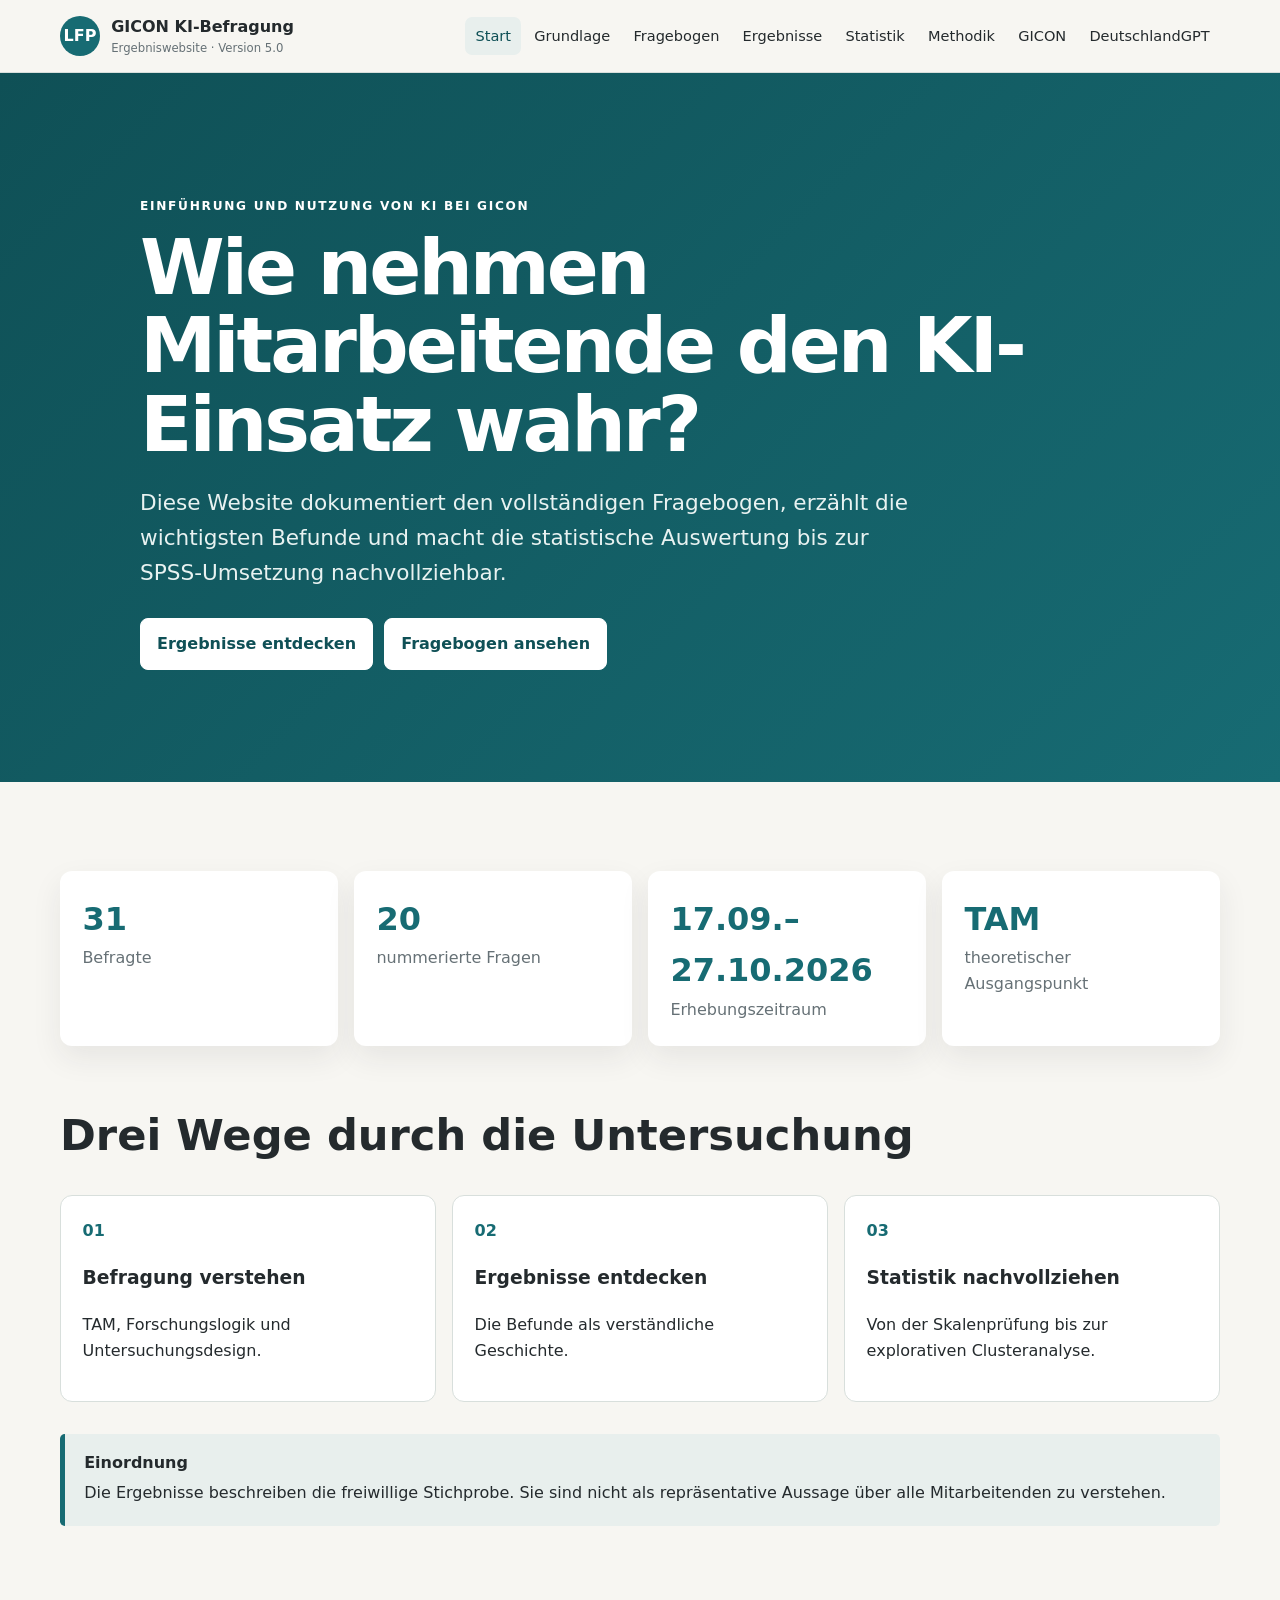
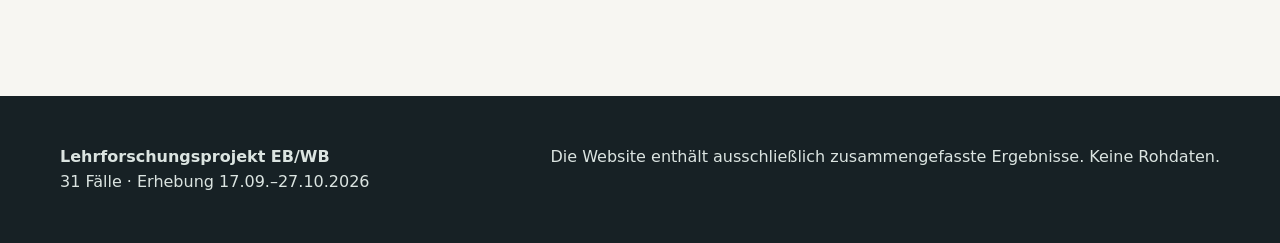
==== commit f521641c: "Add files via upload" ====
--- a/index.html
+++ b/index.html
@@ -1,4 +1,4 @@
-<!doctype html><html lang="de"><head><meta charset="utf-8"><meta name="viewport" content="width=device-width,initial-scale=1"><meta name="robots" content="noindex,nofollow,noarchive,nosnippet,noimageindex"><meta name="googlebot" content="noindex,nofollow,noarchive,nosnippet,noimageindex"><meta name="bingbot" content="noindex,nofollow,noarchive,nosnippet,noimageindex"><meta name="referrer" content="no-referrer"><title>Start · GICON KI-Befragung</title><link rel="stylesheet" href="assets/css/style.css"></head><body><a class="skip" href="#main">Zum Inhalt</a><header><div class="top wrap"><a class="brand" href="index.html"><span class="mark">KI</span><span>GICON KI-Befragung<small>Ergebniswebsite · Version 4</small></span></a><button class="menu" type="button" aria-expanded="false" aria-controls="nav">Menü</button><nav id="nav"><a href="index.html" aria-current="page">Start</a><a href="grundlage.html">Grundlage</a><a href="fragebogen.html">Fragebogen</a><a href="ergebnisse.html">Ergebnisse</a><a href="statistik.html">Statistik</a><a href="methodik.html">Methodik</a>
+<!doctype html><html lang="de"><head><meta charset="utf-8"><meta name="viewport" content="width=device-width,initial-scale=1"><meta name="robots" content="noindex,nofollow,noarchive,nosnippet,noimageindex"><meta name="googlebot" content="noindex,nofollow,noarchive,nosnippet,noimageindex"><meta name="bingbot" content="noindex,nofollow,noarchive,nosnippet,noimageindex"><meta name="referrer" content="no-referrer"><title>Start · GICON KI-Befragung · Version 5.1</title><link rel="stylesheet" href="assets/css/style.css?v=5.1"></head><body><a class="skip" href="#main">Zum Inhalt</a><header><div class="top wrap"><a class="brand" href="index.html"><span class="mark">LFP</span><span>GICON KI-Befragung<small>Ergebniswebsite · Version 5.1</small></span></a><button class="menu" type="button" aria-expanded="false" aria-controls="nav">Menü</button><nav id="nav"><a href="index.html" aria-current="page">Start</a><a href="grundlage.html">Grundlage</a><a href="fragebogen.html">Fragebogen</a><a href="ergebnisse.html">Ergebnisse</a><a href="statistik.html">Statistik</a><a href="methodik.html">Methodik</a>
       <a href="gicon.html">GICON</a>
       <a href="deutschlandgpt.html">DeutschlandGPT</a>
-    </nav></div></header><main id="main"><section class="hero"><div class="wrap"><p class="kicker">Einführung und Nutzung von KI bei GICON</p><h1>Wie nehmen Mitarbeitende den KI-Einsatz wahr?</h1><p class="lede">Diese Website dokumentiert den vollständigen Fragebogen, erzählt die wichtigsten Befunde und macht die statistische Auswertung bis zur SPSS-Umsetzung nachvollziehbar.</p><div class="actions"><a class="btn primary" href="ergebnisse.html">Ergebnisse entdecken</a><a class="btn" href="fragebogen.html">Fragebogen ansehen</a></div></div></section><section class="section"><div class="wrap"><div class="facts"><div><strong>31</strong><span>Befragte</span></div><div><strong>20</strong><span>nummerierte Fragen</span></div><div><strong>17.09.–27.10.2026</strong><span>Erhebungszeitraum</span></div><div><strong>TAM</strong><span>theoretischer Ausgangspunkt</span></div></div><h2>Drei Wege durch die Untersuchung</h2><div class="cards three"><a class="card linkcard" href="grundlage.html"><span>01</span><h3>Befragung verstehen</h3><p>TAM, Forschungslogik und Untersuchungsdesign.</p></a><a class="card linkcard" href="ergebnisse.html"><span>02</span><h3>Ergebnisse entdecken</h3><p>Die Befunde als verständliche Geschichte.</p></a><a class="card linkcard" href="statistik.html"><span>03</span><h3>Statistik nachvollziehen</h3><p>Von der Skalenprüfung bis zur explorativen Clusteranalyse.</p></a></div><div class="notice"><strong>Einordnung</strong><p>Die Ergebnisse beschreiben die freiwillige Stichprobe. Sie sind nicht als repräsentative Aussage über alle Mitarbeitenden zu verstehen.</p></div></div></section></main><footer><div class="wrap foot"><p><strong>Lehrforschungsprojekt EB/WB</strong><br>31 Fälle · Erhebung 17.09.–27.10.2026</p><p>Die Website enthält ausschließlich zusammengefasste Ergebnisse. Keine Rohdaten.</p></div></footer><script src="assets/js/app.js" defer></script></body></html>+    </nav></div></header><main id="main"><section class="hero"><div class="wrap"><p class="kicker">Einführung und Nutzung von KI bei GICON</p><h1>Wie nehmen Mitarbeitende den KI-Einsatz wahr?</h1><p class="lede">Diese Website dokumentiert den vollständigen Fragebogen, erzählt die wichtigsten Befunde und macht die statistische Auswertung bis zur SPSS-Umsetzung nachvollziehbar.</p><div class="actions"><a class="btn primary" href="ergebnisse.html">Ergebnisse entdecken</a><a class="btn" href="fragebogen.html">Fragebogen ansehen</a></div></div></section><section class="section"><div class="wrap"><div class="facts"><div><strong>31</strong><span>Befragte</span></div><div><strong>20</strong><span>nummerierte Fragen</span></div><div><strong>17.09.–27.10.2026</strong><span>Erhebungszeitraum</span></div><div><strong>TAM</strong><span>theoretischer Ausgangspunkt</span></div></div><h2>Drei Wege durch die Untersuchung</h2><div class="cards three"><a class="card linkcard" href="grundlage.html"><span>01</span><h3>Befragung verstehen</h3><p>TAM, Forschungslogik und Untersuchungsdesign.</p></a><a class="card linkcard" href="ergebnisse.html"><span>02</span><h3>Ergebnisse entdecken</h3><p>Die Befunde als verständliche Geschichte.</p></a><a class="card linkcard" href="statistik.html"><span>03</span><h3>Statistik nachvollziehen</h3><p>Von der Skalenprüfung bis zur explorativen Clusteranalyse.</p></a></div><div class="notice"><strong>Einordnung</strong><p>Die Ergebnisse beschreiben die freiwillige Stichprobe. Sie sind nicht als repräsentative Aussage über alle Mitarbeitenden zu verstehen.</p></div></div></section></main><footer><div class="wrap foot"><p><strong>Lehrforschungsprojekt EB/WB</strong><br>31 Fälle · Erhebung 17.09.–27.10.2026</p><p>Die Website enthält ausschließlich zusammengefasste Ergebnisse. Keine Rohdaten.</p></div></footer><script src="assets/js/app.js?v=5.1" defer></script></body></html>
